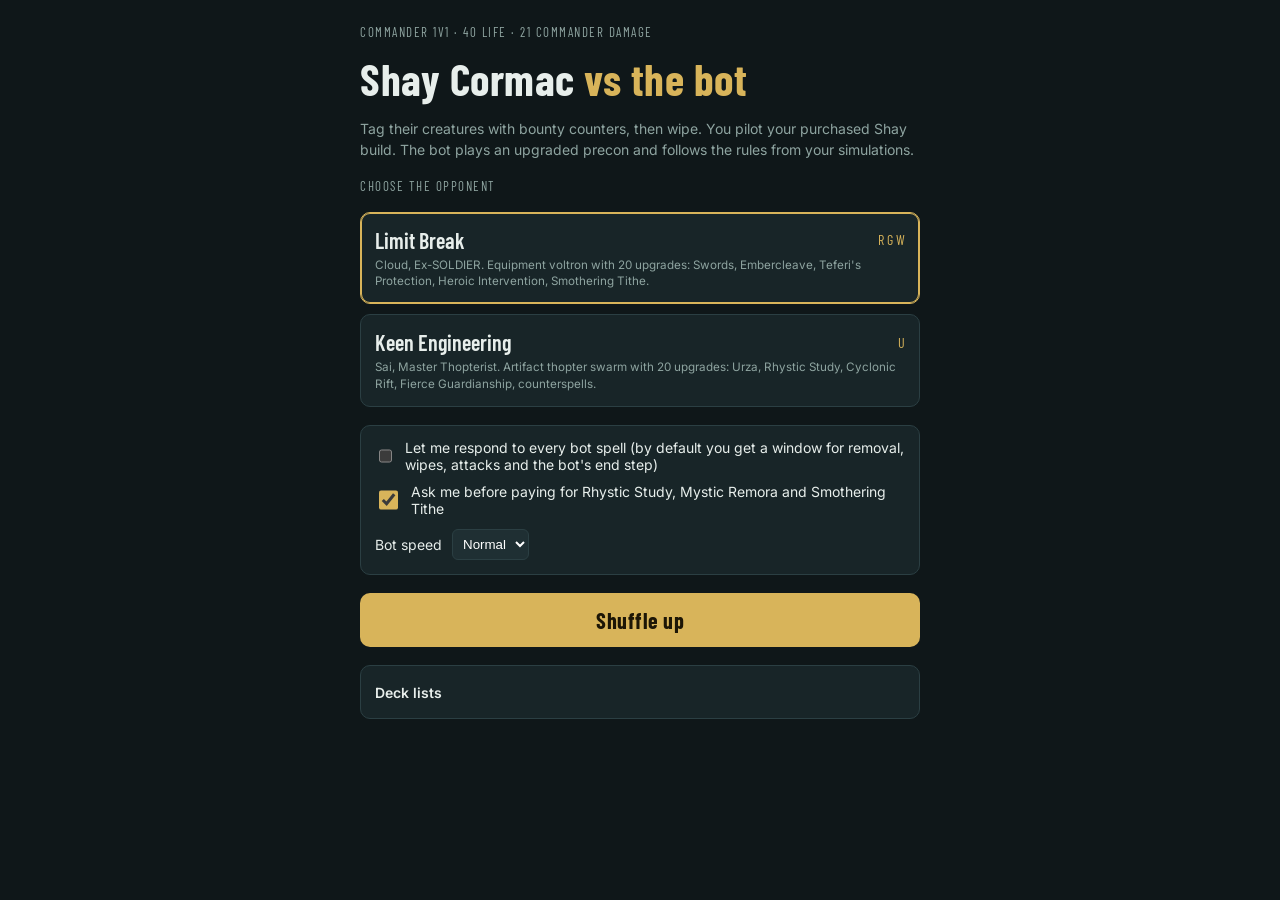
==== index.html @ ea7a82a6 "Shay Cormac Commander duel: rules engine, three decks, bot AI, phone UI Co-Authored-By: Claude Opus " ====
<!doctype html>
<html lang="en">
<head>
<meta charset="utf-8">
<meta name="viewport" content="width=device-width, initial-scale=1, viewport-fit=cover">
<title>Shay Cormac Duel</title>
<link rel="preconnect" href="https://fonts.googleapis.com">
<link rel="preconnect" href="https://fonts.gstatic.com" crossorigin>
<link rel="stylesheet" href="https://fonts.googleapis.com/css2?family=Barlow+Condensed:wght@500;600;700&family=Inter:wght@400;600;700&display=swap">
<link rel="stylesheet" href="css/style.css">
</head>
<body>
<!--BODY-->
<div id="app">
  <div id="start">
    <div class="start-inner">
      <div class="eyebrow">Commander 1v1 · 40 life · 21 commander damage</div>
      <h1>Shay Cormac <span>vs the bot</span></h1>
      <p class="lede">Tag their creatures with bounty counters, then wipe. You pilot your purchased Shay build. The bot plays an upgraded precon and follows the rules from your simulations.</p>
      <div class="eyebrow">Choose the opponent</div>
      <div class="opp-pick">
        <button class="opp-card" data-deck="cloud" aria-pressed="true"><b>Limit Break</b><span class="pips">R G W</span><small>Cloud, Ex-SOLDIER. Equipment voltron with 20 upgrades: Swords, Embercleave, Teferi's Protection, Heroic Intervention, Smothering Tithe.</small></button>
        <button class="opp-card" data-deck="sai" aria-pressed="false"><b>Keen Engineering</b><span class="pips">U</span><small>Sai, Master Thopterist. Artifact thopter swarm with 20 upgrades: Urza, Rhystic Study, Cyclonic Rift, Fierce Guardianship, counterspells.</small></button>
      </div>
      <div class="settings">
        <label><input type="checkbox" id="setStop"> Let me respond to every bot spell (by default you get a window for removal, wipes, attacks and the bot's end step)</label>
        <label><input type="checkbox" id="setTithe"> Ask me before paying for Rhystic Study, Mystic Remora and Smothering Tithe</label>
        <label>Bot speed <select id="setSpeed"><option value="900">Slow</option><option value="450">Normal</option><option value="120">Fast</option></select></label>
      </div>
      <button class="big-btn" id="startBtn">Shuffle up</button>
      <details class="decks"><summary>Deck lists</summary><div class="decklist" id="deckLists"></div></details>
    </div>
  </div>
  <div id="game" hidden>
    <header class="pbar" id="oppBar"></header>
    <main id="board">
      <section class="bf opp">
        <div class="row lands" id="oppLands"></div>
        <div class="row others" id="oppOthers"></div>
        <div class="row creatures" id="oppCreatures"></div>
      </section>
      <section id="strip"><div id="phases"></div><div id="stack"></div><div id="ticker"></div></section>
      <section class="bf me">
        <div class="row creatures" id="myCreatures"></div>
        <div class="row others" id="myOthers"></div>
        <div class="row lands" id="myLands"></div>
      </section>
    </main>
    <div id="prompt"><div id="promptText"></div><div id="promptBtns"></div></div>
    <footer class="pbar me" id="myBar"></footer>
    <div id="hand"></div>
  </div>
  <div id="sheet" hidden></div>
  <div id="toast" hidden></div>
</div>
<!--/BODY-->
<script src="js/engine.js"></script>
<script src="js/cards-shay.js"></script>
<script src="js/cards-cloud.js"></script>
<script src="js/cards-sai.js"></script>
<script src="js/decks.js"></script>
<script src="js/ai.js"></script>
<script src="js/ui.js"></script>
<script src="js/main.js"></script>
</body>
</html>
---- css/style.css ----
/* Layout: phone-first stacked table. Bot board on top, a thin status strip,
   your board below, then the prompt bar, your stats and your hand pinned at the bottom. */
:root {
  --bg: #0f1719;
  --felt: #13201f;
  --panel: #182528;
  --panel-2: #1f2f33;
  --line: #2b3f43;
  --fg: #e7eeeb;
  --muted: #8ea4a0;
  --gold: #d8b45a;
  --gold-ink: #1d1606;
  --bad: #e26a5d;
  --good: #6ec98e;
  --blue: #6ea9e2;
  --shadow: 0 2px 8px rgba(0, 0, 0, .45);
  --f-display: 'Barlow Condensed', 'Arial Narrow', system-ui, sans-serif;
  --f-body: 'Inter', system-ui, -apple-system, 'Segoe UI', sans-serif;
  --cw: 62px; --ch: 86px;
  --hw: 76px; --hh: 106px;
  color-scheme: dark;
}
@media (min-width: 720px) {
  :root { --cw: 82px; --ch: 114px; --hw: 96px; --hh: 134px; }
}
html, body { height: 100%; }
[hidden] { display: none !important; }
body { margin: 0; }
img { max-width: 100%; }
body { background: var(--bg); color: var(--fg); font-family: var(--f-body); font-size: 14px; overflow: hidden; -webkit-tap-highlight-color: transparent; }
button { font: inherit; color: inherit; }
#app { height: 100%; display: flex; flex-direction: column; }

/* ---------- start screen ---------- */
#start { height: 100%; overflow-y: auto; padding-block: 24px 40px; padding-left: max(16px, env(safe-area-inset-left, 0px)); padding-right: max(16px, env(safe-area-inset-right, 0px)); }
.start-inner { max-width: 560px; margin: 0 auto; display: flex; flex-direction: column; gap: 18px; }
.start-inner h1 { font-family: var(--f-display); font-weight: 700; font-size: 44px; line-height: .95; margin: 0; letter-spacing: .5px; text-wrap: balance; }
.start-inner h1 span { color: var(--gold); }
.lede { color: var(--muted); margin: 0; line-height: 1.5; }
.eyebrow { font-family: var(--f-display); text-transform: uppercase; letter-spacing: 1.5px; color: var(--muted); font-size: 13px; }
.opp-pick { display: grid; gap: 10px; }
.opp-card { display: grid; grid-template-columns: 1fr auto; gap: 4px 12px; text-align: left; background: var(--panel); border: 1px solid var(--line); border-radius: 10px; padding: 14px; cursor: pointer; }
.opp-card[aria-pressed="true"] { border-color: var(--gold); box-shadow: inset 0 0 0 1px var(--gold); }
.opp-card b { font-family: var(--f-display); font-size: 22px; font-weight: 600; }
.opp-card small { color: var(--muted); grid-column: 1 / -1; line-height: 1.4; }
.opp-card .pips { font-family: var(--f-display); color: var(--gold); align-self: center; }
.settings { display: grid; gap: 8px; background: var(--panel); border: 1px solid var(--line); border-radius: 10px; padding: 12px 14px; }
.settings label { display: flex; gap: 10px; align-items: center; min-height: 36px; }
.settings input[type=checkbox] { width: 20px; height: 20px; accent-color: var(--gold); }
.settings select { background: var(--panel-2); border: 1px solid var(--line); border-radius: 6px; padding: 6px; }
.big-btn { background: var(--gold); color: var(--gold-ink); border: 0; border-radius: 10px; font-family: var(--f-display); font-weight: 700; font-size: 22px; letter-spacing: .5px; padding: 14px; cursor: pointer; }
.big-btn:focus-visible, .btn:focus-visible, .opp-card:focus-visible { outline: 2px solid var(--fg); outline-offset: 2px; }
details.decks { background: var(--panel); border: 1px solid var(--line); border-radius: 10px; padding: 10px 14px; }
details.decks summary { cursor: pointer; font-weight: 600; min-height: 32px; display: flex; align-items: center; }
.decklist { columns: 2 180px; font-size: 12px; color: var(--muted); line-height: 1.55; margin-top: 8px; }
.decklist h4 { color: var(--fg); margin: 8px 0 2px; font-size: 13px; break-after: avoid; }
.decklist .cut { text-decoration: line-through; opacity: .7; }

/* ---------- game ---------- */
#game { flex: 1; min-height: 0; display: flex; flex-direction: column; background: radial-gradient(120% 70% at 50% 50%, var(--felt), var(--bg)); }
.pbar { display: flex; align-items: center; gap: 6px; flex-wrap: wrap; padding-block: 6px; padding-left: max(10px, env(safe-area-inset-left, 0px)); padding-right: max(10px, env(safe-area-inset-right, 0px)); background: var(--panel); border-bottom: 1px solid var(--line); font-size: 12px; }
.pbar.me { border-top: 1px solid var(--line); border-bottom: 0; }
.life { font-family: var(--f-display); font-weight: 700; font-size: 26px; line-height: 1; min-width: 44px; font-variant-numeric: tabular-nums; }
.life.low { color: var(--bad); }
.pname { font-family: var(--f-display); font-size: 16px; font-weight: 600; margin-right: 4px; }
.chip { display: inline-flex; align-items: center; gap: 4px; background: var(--panel-2); border: 1px solid var(--line); border-radius: 999px; padding: 4px 9px; min-height: 30px; font-variant-numeric: tabular-nums; white-space: nowrap; cursor: default; }
button.chip { cursor: pointer; }
.chip.gold { border-color: var(--gold); color: var(--gold); }
.chip.warn { border-color: var(--bad); color: var(--bad); }
.chip.cz { border-color: var(--gold); }
.chip.cz.playable { background: var(--gold); color: var(--gold-ink); }
.spacer { flex: 1; }

#board { flex: 1; min-height: 0; overflow-y: auto; overflow-x: hidden; display: flex; flex-direction: column; }
.bf { display: flex; flex-direction: column; gap: 4px; padding-block: 6px; }
.bf.opp { border-bottom: 1px dashed var(--line); }
.row { display: flex; gap: 6px; overflow-x: auto; overflow-y: hidden; align-items: flex-end; padding-block: 2px; padding-left: max(10px, env(safe-area-inset-left, 0px)); padding-right: max(10px, env(safe-area-inset-right, 0px)); min-height: 0; scrollbar-width: thin; }
.row:empty { display: none; }
.row.creatures { min-height: calc(var(--ch) + 6px); }
.row.lands { gap: 5px; align-items: center; }
.empty-note { color: var(--muted); font-size: 12px; padding: 8px 2px; }

#strip { display: flex; flex-direction: column; gap: 4px; padding-block: 6px; padding-left: max(10px, env(safe-area-inset-left, 0px)); padding-right: max(10px, env(safe-area-inset-right, 0px)); background: rgba(0, 0, 0, .18); border-bottom: 1px dashed var(--line); }
#phases { display: flex; gap: 3px; flex-wrap: wrap; align-items: center; }
.ph { font-family: var(--f-display); font-size: 12px; letter-spacing: .5px; text-transform: uppercase; padding: 2px 7px; border-radius: 4px; color: var(--muted); }
.ph.on { background: var(--gold); color: var(--gold-ink); font-weight: 700; }
.turnlbl { font-family: var(--f-display); font-size: 14px; margin-right: 6px; }
#stack { display: flex; flex-direction: column; gap: 3px; }
.stk { background: var(--panel-2); border-left: 3px solid var(--blue); border-radius: 4px; padding: 4px 8px; font-size: 12px; }
.stk.bot { border-left-color: var(--bad); }
.stk.top { box-shadow: 0 0 0 1px var(--gold); }
#ticker { font-size: 12px; color: var(--muted); display: flex; flex-direction: column; gap: 1px; line-height: 1.35; }
#ticker div:last-child { color: var(--fg); }
#ticker .bounty, .logline.bounty { color: var(--gold); }
#ticker .warn, .logline.warn { color: var(--bad); }

#prompt { display: flex; gap: 8px; align-items: center; flex-wrap: wrap; padding-block: 8px; padding-left: max(10px, env(safe-area-inset-left, 0px)); padding-right: max(10px, env(safe-area-inset-right, 0px)); background: var(--panel-2); border-top: 1px solid var(--line); min-height: 52px; }
#promptText { flex: 1 1 180px; min-width: 0; font-size: 13px; line-height: 1.35; }
#promptText b { color: var(--gold); }
#promptBtns { display: flex; gap: 6px; flex-wrap: wrap; }
.btn { background: var(--panel); border: 1px solid var(--line); border-radius: 8px; padding: 9px 14px; min-height: 42px; cursor: pointer; font-weight: 600; }
.btn.primary { background: var(--gold); color: var(--gold-ink); border-color: var(--gold); }
.btn.danger { border-color: var(--bad); color: var(--bad); }
.btn:disabled { opacity: .4; cursor: not-allowed; }

#hand { display: flex; gap: 6px; overflow-x: auto; overflow-y: hidden; padding-block: 8px calc(8px + env(safe-area-inset-bottom, 0px)); padding-left: max(10px, env(safe-area-inset-left, 0px)); padding-right: max(10px, env(safe-area-inset-right, 0px)); background: var(--bg); border-top: 1px solid var(--line); min-height: calc(var(--hh) + 16px); }

/* ---------- card tiles ---------- */
.slot { position: relative; flex: 0 0 auto; width: var(--cw); height: var(--ch); transition: width .15s; }
.slot.tapped { width: var(--ch); }
#hand .slot { width: var(--hw); height: var(--hh); }
.card { position: absolute; left: 0; top: 0; width: var(--cw); height: var(--ch); border-radius: 6px; overflow: hidden; background: var(--frame, #9aa3a6); box-shadow: var(--shadow); cursor: pointer; transition: transform .15s, box-shadow .15s; user-select: none; }
#hand .card { width: var(--hw); height: var(--hh); }
.slot.tapped .card { transform: translateX(calc((var(--ch) - var(--cw)) / 2)) translateY(calc((var(--cw) - var(--ch)) / 2 * -1 + (var(--ch) - var(--cw)) / 2 * 0)) rotate(90deg); }
.slot.tapped .card { transform-origin: center; transform: translate(calc((var(--ch) - var(--cw)) / 2), 0) rotate(90deg); }
.slot.tapped .card .art { filter: brightness(.72); }
.card .ftxt { position: absolute; inset: 3px; background: rgba(250, 247, 238, .93); color: #1b1b1b; border-radius: 4px; padding: 3px 4px; display: flex; flex-direction: column; gap: 2px; font-size: 9px; line-height: 1.15; overflow: hidden; }
#hand .card .ftxt { font-size: 10px; }
.ftxt .fn { font-weight: 700; font-size: 10px; display: -webkit-box; -webkit-line-clamp: 2; -webkit-box-orient: vertical; overflow: hidden; }
#hand .ftxt .fn { font-size: 11px; }
.ftxt .fc { font-family: var(--f-display); font-weight: 700; color: #5b4a1c; }
.ftxt .ft { color: #555; font-style: italic; }
.ftxt .fr { color: #333; flex: 1; overflow: hidden; display: none; }
#hand .ftxt .fr { display: block; }
.card .art { position: absolute; inset: 0; width: 100%; height: 100%; object-fit: cover; display: block; }
.card .ov { position: absolute; inset: 0; pointer-events: none; }
.badges { position: absolute; top: 2px; left: 2px; right: 2px; display: flex; flex-wrap: wrap; gap: 2px; }
.bd { font-family: var(--f-display); font-weight: 700; font-size: 11px; line-height: 1; padding: 2px 4px; border-radius: 4px; background: rgba(10, 14, 15, .88); color: var(--fg); }
.bd.p1 { color: var(--good); }
.bd.m1 { color: var(--bad); }
.bd.bounty { background: var(--gold); color: var(--gold-ink); }
.bd.eq { color: var(--blue); }
.ptb { position: absolute; right: 2px; bottom: 2px; font-family: var(--f-display); font-weight: 700; font-size: 14px; padding: 1px 5px; border-radius: 4px; background: rgba(10, 14, 15, .9); color: var(--fg); font-variant-numeric: tabular-nums; }
.ptb.up { color: var(--good); }
.ptb.hurt { color: var(--bad); }
.flag { position: absolute; left: 2px; bottom: 2px; font-family: var(--f-display); font-size: 10px; font-weight: 700; padding: 1px 4px; border-radius: 3px; background: rgba(10, 14, 15, .85); color: var(--muted); text-transform: uppercase; letter-spacing: .5px; }
.flag.atk { background: var(--bad); color: #fff; }
.flag.blk { background: var(--blue); color: #08131d; }
.attachlbl { position: absolute; left: 0; right: 0; bottom: -2px; transform: translateY(100%); font-size: 9px; color: var(--muted); white-space: nowrap; overflow: hidden; text-overflow: ellipsis; text-align: center; }
.card.playable { box-shadow: 0 0 0 2px var(--good), var(--shadow); }
.card.cand { box-shadow: 0 0 0 3px var(--gold), 0 0 14px rgba(216, 180, 90, .7); animation: pulse 1.1s infinite alternate; }
.card.sel { box-shadow: 0 0 0 3px var(--bad), var(--shadow); transform: translateY(-6px); }
.card.blocker-sel { box-shadow: 0 0 0 3px var(--blue), var(--shadow); transform: translateY(-6px); }
.card.attacking { box-shadow: 0 0 0 2px var(--bad), var(--shadow); }
.card.blocking { box-shadow: 0 0 0 2px var(--blue), var(--shadow); }
.slot.tapped .card.sel, .slot.tapped .card.blocker-sel { transform: translate(calc((var(--ch) - var(--cw)) / 2), -6px) rotate(90deg); }
@keyframes pulse { from { filter: brightness(1); } to { filter: brightness(1.18); } }
@media (prefers-reduced-motion: reduce) { .card.cand { animation: none; } .slot, .card { transition: none; } }
.landchip { display: inline-flex; flex-direction: column; align-items: center; justify-content: center; min-width: 48px; height: 40px; padding: 2px 8px; border-radius: 6px; background: var(--frame); color: #141414; font-size: 10px; font-weight: 700; line-height: 1.1; box-shadow: var(--shadow); flex: 0 0 auto; }
.landchip b { font-family: var(--f-display); font-size: 15px; }
.landchip.allt { opacity: .55; }

/* ---------- sheets & modals ---------- */
#sheet { position: fixed; inset: 0; z-index: 50; background: rgba(0, 0, 0, .6); display: flex; align-items: flex-end; justify-content: center; }
.sheet-box { background: var(--panel); border: 1px solid var(--line); border-radius: 14px 14px 0 0; width: 100%; max-width: 640px; max-height: 88%; overflow-y: auto; padding-block: 14px calc(16px + env(safe-area-inset-bottom, 0px)); padding-left: max(16px, env(safe-area-inset-left, 0px)); padding-right: max(16px, env(safe-area-inset-right, 0px)); display: flex; flex-direction: column; gap: 12px; }
.sheet-box h3 { margin: 0; font-family: var(--f-display); font-size: 22px; font-weight: 600; text-wrap: balance; }
.sheet-box .sub { color: var(--muted); font-size: 13px; margin: -6px 0 0; line-height: 1.4; }
.detail { display: grid; grid-template-columns: minmax(0, 200px) minmax(0, 1fr); gap: 14px; align-items: start; }
@media (max-width: 480px) { .detail { grid-template-columns: minmax(0, 150px) minmax(0, 1fr); } }
.bigcard { position: relative; width: 100%; aspect-ratio: 63 / 88; max-width: 100%; border-radius: 10px; overflow: hidden; background: var(--frame, #9aa3a6); }
.bigcard img { position: absolute; inset: 0; width: 100%; height: 100%; object-fit: cover; }
.bigcard .ftxt { position: absolute; inset: 6px; background: rgba(250, 247, 238, .95); color: #1b1b1b; border-radius: 6px; padding: 8px; font-size: 12px; line-height: 1.3; display: flex; flex-direction: column; gap: 4px; overflow: auto; }
.bigcard .ftxt .fn { font-weight: 700; font-size: 14px; }
.bigcard .ftxt .fr { display: block; white-space: pre-line; }
.oracle { white-space: pre-line; line-height: 1.45; font-size: 13px; min-width: 0; }
.oracle .meta { color: var(--muted); font-size: 12px; margin-top: 8px; display: grid; gap: 3px; }
.acts { display: grid; gap: 8px; }
.acts .btn { width: 100%; text-align: left; display: flex; justify-content: space-between; gap: 10px; }
.acts .btn .cost { font-family: var(--f-display); color: var(--gold); white-space: nowrap; }
.acts .btn.primary .cost { color: var(--gold-ink); }
.grid { display: grid; grid-template-columns: repeat(auto-fill, minmax(84px, 1fr)); gap: 8px; }
.gcard { position: relative; aspect-ratio: 63 / 88; max-width: 100%; border-radius: 7px; overflow: hidden; background: var(--frame, #9aa3a6); cursor: pointer; box-shadow: var(--shadow); border: 0; padding: 0; }
.gcard img { position: absolute; inset: 0; width: 100%; height: 100%; object-fit: cover; }
.gcard .ftxt { position: absolute; inset: 3px; background: rgba(250, 247, 238, .93); color: #1b1b1b; border-radius: 4px; padding: 4px; font-size: 10px; line-height: 1.2; text-align: left; display: flex; flex-direction: column; gap: 2px; overflow: hidden; }
.gcard .ftxt .fn { font-weight: 700; }
.gcard .ftxt .fr { display: block; overflow: hidden; }
.gcard.on { box-shadow: 0 0 0 3px var(--gold); }
.gcard .zl { position: absolute; left: 3px; bottom: 3px; font-size: 10px; background: rgba(10, 14, 15, .85); color: var(--fg); padding: 1px 4px; border-radius: 3px; }
.row-btns { display: flex; gap: 8px; flex-wrap: wrap; justify-content: flex-end; }
.optlist { display: grid; gap: 8px; }
.optlist .btn { text-align: left; }
.logbox { display: flex; flex-direction: column; gap: 3px; font-size: 12px; line-height: 1.4; }
.logline.turn { color: var(--gold); font-family: var(--f-display); font-size: 14px; margin-top: 6px; }
.logline.bot { color: #f0b7ae; }
.logline.big { font-weight: 600; }
#toast { position: fixed; left: 50%; bottom: calc(var(--hh) + 90px + env(safe-area-inset-bottom, 0px)); transform: translateX(-50%); z-index: 60; background: var(--fg); color: var(--bg); border-radius: 8px; padding: 8px 14px; font-size: 13px; max-width: 90%; box-shadow: var(--shadow); }
.mull-grid { display: grid; grid-template-columns: repeat(auto-fill, minmax(84px, 1fr)); gap: 8px; }

/* ---------- compact phone pass ---------- */
.pbar { flex-wrap: nowrap; overflow-x: auto; scrollbar-width: none; }
.pbar::-webkit-scrollbar { display: none; }
.chip { min-height: 28px; padding: 3px 8px; font-size: 12px; }
.row.others .slot { width: calc(var(--cw) * .78); height: calc(var(--ch) * .78); }
.row.others .slot.tapped { width: calc(var(--ch) * .78); }
.row.others .card { width: calc(var(--cw) * .78); height: calc(var(--ch) * .78); }
.row.others .slot.tapped .card { transform: translate(calc((var(--ch) - var(--cw)) * .39), 0) rotate(90deg); }
.row.lands .slot { width: calc(var(--cw) * .7); height: calc(var(--ch) * .7); }
.row.lands .card { width: calc(var(--cw) * .7); height: calc(var(--ch) * .7); }
.row.lands .slot.tapped { width: calc(var(--ch) * .7); }
.row.lands .slot.tapped .card { transform: translate(calc((var(--ch) - var(--cw)) * .35), 0) rotate(90deg); }
.landchip { height: 34px; min-width: 44px; }
.landchip small { font-weight: 600; opacity: .75; }
@media (max-width: 719px) {
  #ticker div:nth-last-child(n+3) { display: none; }
  .bf { padding-block: 4px; }
}
.ftxt > * { flex-shrink: 0; }
.ftxt > .fr { flex: 1 1 auto; min-height: 0; flex-shrink: 1; }
.card.cand { box-shadow: 0 0 0 3px var(--gold), 0 0 18px 4px rgba(216, 180, 90, .85); }
.pname { white-space: nowrap; }
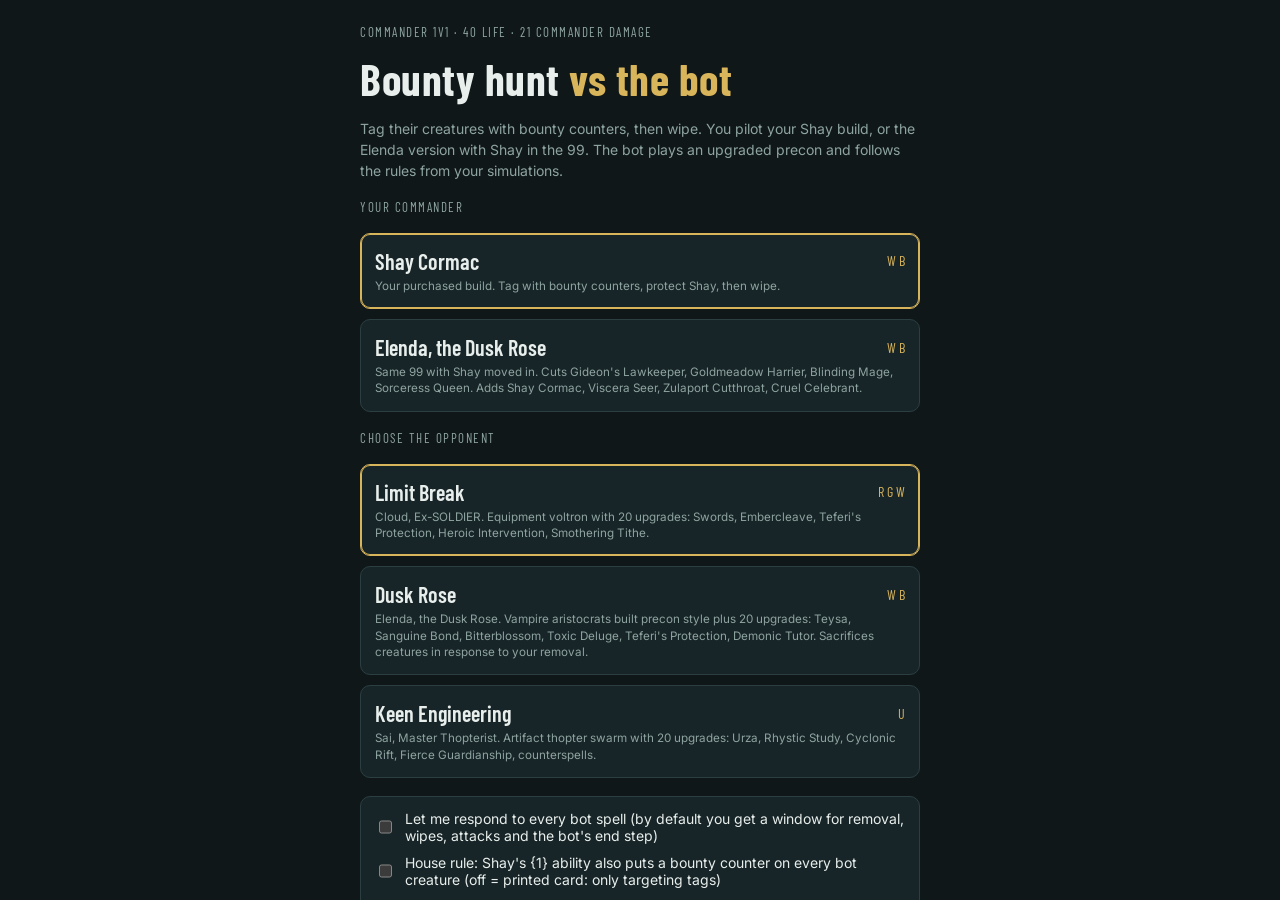
==== commit 477dd003: "Add Elenda swap of your deck, Dusk Rose bot deck (Elenda aristocrats + 20 upgrades), Shay house rule" ====
--- a/index.html
+++ b/index.html
@@ -15,15 +15,22 @@
   <div id="start">
     <div class="start-inner">
       <div class="eyebrow">Commander 1v1 · 40 life · 21 commander damage</div>
-      <h1>Shay Cormac <span>vs the bot</span></h1>
-      <p class="lede">Tag their creatures with bounty counters, then wipe. You pilot your purchased Shay build. The bot plays an upgraded precon and follows the rules from your simulations.</p>
+      <h1>Bounty hunt <span>vs the bot</span></h1>
+      <p class="lede">Tag their creatures with bounty counters, then wipe. You pilot your Shay build, or the Elenda version with Shay in the 99. The bot plays an upgraded precon and follows the rules from your simulations.</p>
+      <div class="eyebrow">Your commander</div>
+      <div class="opp-pick" id="myPick">
+        <button class="opp-card my-card" data-mine="shay" aria-pressed="true"><b>Shay Cormac</b><span class="pips">W B</span><small>Your purchased build. Tag with bounty counters, protect Shay, then wipe.</small></button>
+        <button class="opp-card my-card" data-mine="elenda" aria-pressed="false"><b>Elenda, the Dusk Rose</b><span class="pips">W B</span><small>Same 99 with Shay moved in. Cuts Gideon's Lawkeeper, Goldmeadow Harrier, Blinding Mage, Sorceress Queen. Adds Shay Cormac, Viscera Seer, Zulaport Cutthroat, Cruel Celebrant.</small></button>
+      </div>
       <div class="eyebrow">Choose the opponent</div>
       <div class="opp-pick">
         <button class="opp-card" data-deck="cloud" aria-pressed="true"><b>Limit Break</b><span class="pips">R G W</span><small>Cloud, Ex-SOLDIER. Equipment voltron with 20 upgrades: Swords, Embercleave, Teferi's Protection, Heroic Intervention, Smothering Tithe.</small></button>
+        <button class="opp-card" data-deck="elendaBot" aria-pressed="false"><b>Dusk Rose</b><span class="pips">W B</span><small>Elenda, the Dusk Rose. Vampire aristocrats built precon style plus 20 upgrades: Teysa, Sanguine Bond, Bitterblossom, Toxic Deluge, Teferi's Protection, Demonic Tutor. Sacrifices creatures in response to your removal.</small></button>
         <button class="opp-card" data-deck="sai" aria-pressed="false"><b>Keen Engineering</b><span class="pips">U</span><small>Sai, Master Thopterist. Artifact thopter swarm with 20 upgrades: Urza, Rhystic Study, Cyclonic Rift, Fierce Guardianship, counterspells.</small></button>
       </div>
       <div class="settings">
         <label><input type="checkbox" id="setStop"> Let me respond to every bot spell (by default you get a window for removal, wipes, attacks and the bot's end step)</label>
+        <label><input type="checkbox" id="setHouse"> House rule: Shay's {1} ability also puts a bounty counter on every bot creature (off = printed card: only targeting tags)</label>
         <label><input type="checkbox" id="setTithe"> Ask me before paying for Rhystic Study, Mystic Remora and Smothering Tithe</label>
         <label>Bot speed <select id="setSpeed"><option value="900">Slow</option><option value="450">Normal</option><option value="120">Fast</option></select></label>
       </div>
@@ -58,6 +65,7 @@
 <script src="js/cards-shay.js"></script>
 <script src="js/cards-cloud.js"></script>
 <script src="js/cards-sai.js"></script>
+<script src="js/cards-elenda.js"></script>
 <script src="js/decks.js"></script>
 <script src="js/ai.js"></script>
 <script src="js/ui.js"></script>
--- a/css/style.css
+++ b/css/style.css
@@ -208,3 +208,9 @@
 .ftxt > .fr { flex: 1 1 auto; min-height: 0; flex-shrink: 1; }
 .card.cand { box-shadow: 0 0 0 3px var(--gold), 0 0 18px 4px rgba(216, 180, 90, .85); }
 .pname { white-space: nowrap; }
+.mp { display: inline-grid; place-items: center; min-width: 1.35em; height: 1.35em; padding: 0 1px; margin: 0 1px; border-radius: 999px; background: #d9d6cc; color: #161616; font-family: var(--f-body); font-size: .78em; font-weight: 700; line-height: 1; vertical-align: middle; box-shadow: inset 0 0 0 1px rgba(0, 0, 0, .25); }
+.mp.hy { background: linear-gradient(135deg, var(--a) 50%, var(--b) 50%); font-size: .62em; }
+.msum { display: inline-flex; gap: 4px; align-items: center; margin-left: 4px; color: var(--fg); }
+.ftxt .fc .mp { font-size: 8px; min-width: 11px; height: 11px; margin: 0; }
+#hand .ftxt .fc .mp { font-size: 9px; min-width: 13px; height: 13px; }
+.acts .btn .cost .mp { font-size: 12px; }
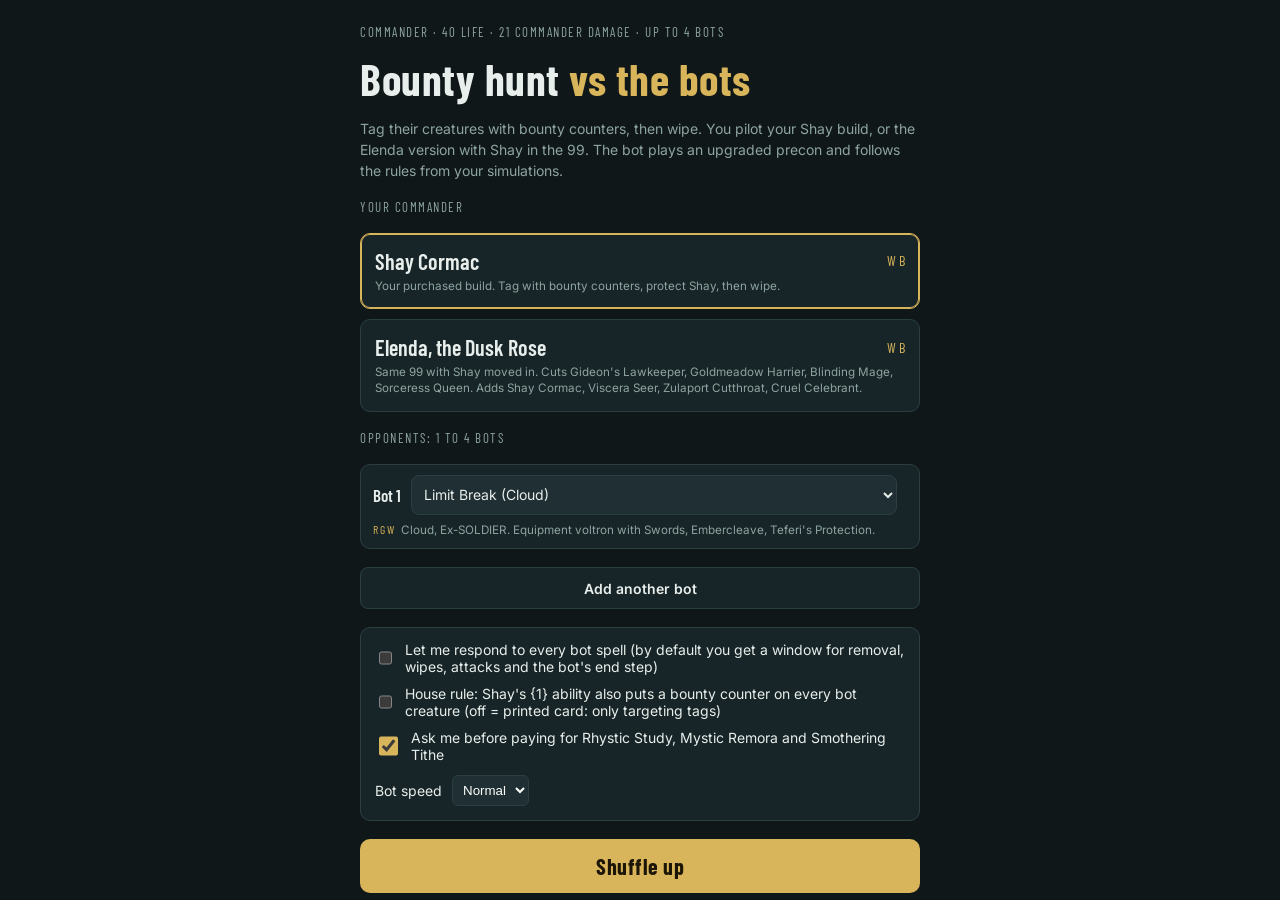
==== commit 11f398f0: "Multiplayer up to 4 bots; add Revival Trance (graveyard upgrades) and Wakanda Forever (upgraded) dec" ====
--- a/index.html
+++ b/index.html
@@ -14,20 +14,17 @@
 <div id="app">
   <div id="start">
     <div class="start-inner">
-      <div class="eyebrow">Commander 1v1 · 40 life · 21 commander damage</div>
-      <h1>Bounty hunt <span>vs the bot</span></h1>
+      <div class="eyebrow">Commander · 40 life · 21 commander damage · up to 4 bots</div>
+      <h1>Bounty hunt <span>vs the bots</span></h1>
       <p class="lede">Tag their creatures with bounty counters, then wipe. You pilot your Shay build, or the Elenda version with Shay in the 99. The bot plays an upgraded precon and follows the rules from your simulations.</p>
       <div class="eyebrow">Your commander</div>
       <div class="opp-pick" id="myPick">
         <button class="opp-card my-card" data-mine="shay" aria-pressed="true"><b>Shay Cormac</b><span class="pips">W B</span><small>Your purchased build. Tag with bounty counters, protect Shay, then wipe.</small></button>
         <button class="opp-card my-card" data-mine="elenda" aria-pressed="false"><b>Elenda, the Dusk Rose</b><span class="pips">W B</span><small>Same 99 with Shay moved in. Cuts Gideon's Lawkeeper, Goldmeadow Harrier, Blinding Mage, Sorceress Queen. Adds Shay Cormac, Viscera Seer, Zulaport Cutthroat, Cruel Celebrant.</small></button>
       </div>
-      <div class="eyebrow">Choose the opponent</div>
-      <div class="opp-pick">
-        <button class="opp-card" data-deck="cloud" aria-pressed="true"><b>Limit Break</b><span class="pips">R G W</span><small>Cloud, Ex-SOLDIER. Equipment voltron with 20 upgrades: Swords, Embercleave, Teferi's Protection, Heroic Intervention, Smothering Tithe.</small></button>
-        <button class="opp-card" data-deck="elendaBot" aria-pressed="false"><b>Dusk Rose</b><span class="pips">W B</span><small>Elenda, the Dusk Rose. Vampire aristocrats built precon style plus 20 upgrades: Teysa, Sanguine Bond, Bitterblossom, Toxic Deluge, Teferi's Protection, Demonic Tutor. Sacrifices creatures in response to your removal.</small></button>
-        <button class="opp-card" data-deck="sai" aria-pressed="false"><b>Keen Engineering</b><span class="pips">U</span><small>Sai, Master Thopterist. Artifact thopter swarm with 20 upgrades: Urza, Rhystic Study, Cyclonic Rift, Fierce Guardianship, counterspells.</small></button>
-      </div>
+      <div class="eyebrow">Opponents: 1 to 4 bots</div>
+      <div id="botList" class="bot-list"></div>
+      <button class="btn" id="addBot">Add another bot</button>
       <div class="settings">
         <label><input type="checkbox" id="setStop"> Let me respond to every bot spell (by default you get a window for removal, wipes, attacks and the bot's end step)</label>
         <label><input type="checkbox" id="setHouse"> House rule: Shay's {1} ability also puts a bounty counter on every bot creature (off = printed card: only targeting tags)</label>
@@ -39,6 +36,7 @@
     </div>
   </div>
   <div id="game" hidden>
+    <nav id="oppTabs" hidden></nav>
     <header class="pbar" id="oppBar"></header>
     <main id="board">
       <section class="bf opp">
@@ -46,7 +44,7 @@
         <div class="row others" id="oppOthers"></div>
         <div class="row creatures" id="oppCreatures"></div>
       </section>
-      <section id="strip"><div id="phases"></div><div id="stack"></div><div id="ticker"></div></section>
+      <section id="strip"><div id="phases"></div><div id="stack"></div><div id="botRecent"></div><div id="ticker"></div></section>
       <section class="bf me">
         <div class="row creatures" id="myCreatures"></div>
         <div class="row others" id="myOthers"></div>
@@ -66,6 +64,8 @@
 <script src="js/cards-cloud.js"></script>
 <script src="js/cards-sai.js"></script>
 <script src="js/cards-elenda.js"></script>
+<script src="js/cards-ff.js"></script>
+<script src="js/cards-wakanda.js"></script>
 <script src="js/decks.js"></script>
 <script src="js/ai.js"></script>
 <script src="js/ui.js"></script>
--- a/css/style.css
+++ b/css/style.css
@@ -214,3 +214,29 @@
 .ftxt .fc .mp { font-size: 8px; min-width: 11px; height: 11px; margin: 0; }
 #hand .ftxt .fc .mp { font-size: 9px; min-width: 13px; height: 13px; }
 .acts .btn .cost .mp { font-size: 12px; }
+.stk { display: flex; justify-content: space-between; align-items: center; gap: 8px; width: 100%; text-align: left; color: var(--fg); cursor: pointer; border-top: 0; border-right: 0; border-bottom: 0; font: inherit; font-size: 12px; min-height: 34px; }
+.stk-view { flex: 0 0 auto; font-weight: 700; color: var(--gold); font-size: 11px; }
+#botRecent { display: flex; gap: 5px; align-items: center; overflow-x: auto; scrollbar-width: none; }
+#botRecent:empty { display: none; }
+.rc-lbl { font-size: 11px; color: var(--muted); flex: 0 0 auto; }
+.chip.rc { min-height: 26px; padding: 2px 8px; font-size: 11px; border-color: var(--bad); flex: 0 0 auto; }
+#oppTabs { display: flex; gap: 4px; overflow-x: auto; scrollbar-width: none; padding-block: 5px 0; padding-left: max(8px, env(safe-area-inset-left, 0px)); padding-right: max(8px, env(safe-area-inset-right, 0px)); background: var(--bg); }
+.otab { flex: 1 0 auto; display: inline-flex; align-items: center; gap: 5px; position: relative; min-height: 36px; padding: 4px 9px; border-radius: 8px 8px 0 0; background: var(--panel-2); border: 1px solid var(--line); border-bottom: 0; cursor: pointer; font-size: 12px; color: var(--muted); }
+.otab b { color: var(--fg); font-family: var(--f-display); font-size: 14px; font-weight: 600; }
+.otab small { font-size: 11px; }
+.otab .ol { font-family: var(--f-display); font-weight: 700; font-size: 15px; color: var(--fg); font-variant-numeric: tabular-nums; }
+.otab.on { background: var(--panel); box-shadow: inset 0 2px 0 var(--gold); }
+.otab.turn b::after { content: ' ●'; color: var(--gold); }
+.otab.atk { box-shadow: inset 0 2px 0 var(--bad); }
+.otab.out { opacity: .45; text-decoration: line-through; }
+.ocand { position: absolute; top: -4px; right: -2px; background: var(--gold); color: var(--gold-ink); border-radius: 999px; font-size: 10px; font-weight: 700; min-width: 16px; height: 16px; display: grid; place-items: center; padding: 0 3px; }
+.btn.tgt { padding: 6px 10px; min-height: 36px; font-size: 12px; }
+.btn.tgt.on { border-color: var(--bad); color: var(--bad); }
+.bot-list { display: grid; gap: 8px; }
+.bot-row { display: grid; grid-template-columns: auto minmax(0, 1fr) auto; gap: 6px 10px; align-items: center; background: var(--panel); border: 1px solid var(--line); border-radius: 10px; padding: 10px 12px; }
+.bot-row label { font-family: var(--f-display); font-size: 17px; font-weight: 600; }
+.bot-row select { min-width: 0; width: 100%; background: var(--panel-2); color: var(--fg); border: 1px solid var(--line); border-radius: 8px; padding: 8px; font: inherit; min-height: 40px; }
+.bot-row .rm { min-height: 38px; padding: 6px 10px; font-size: 12px; }
+.bot-row small { grid-column: 1 / -1; color: var(--muted); line-height: 1.4; }
+.bot-row .pips { color: var(--gold); font-family: var(--f-display); margin-right: 4px; }
+#addBot { justify-self: start; }
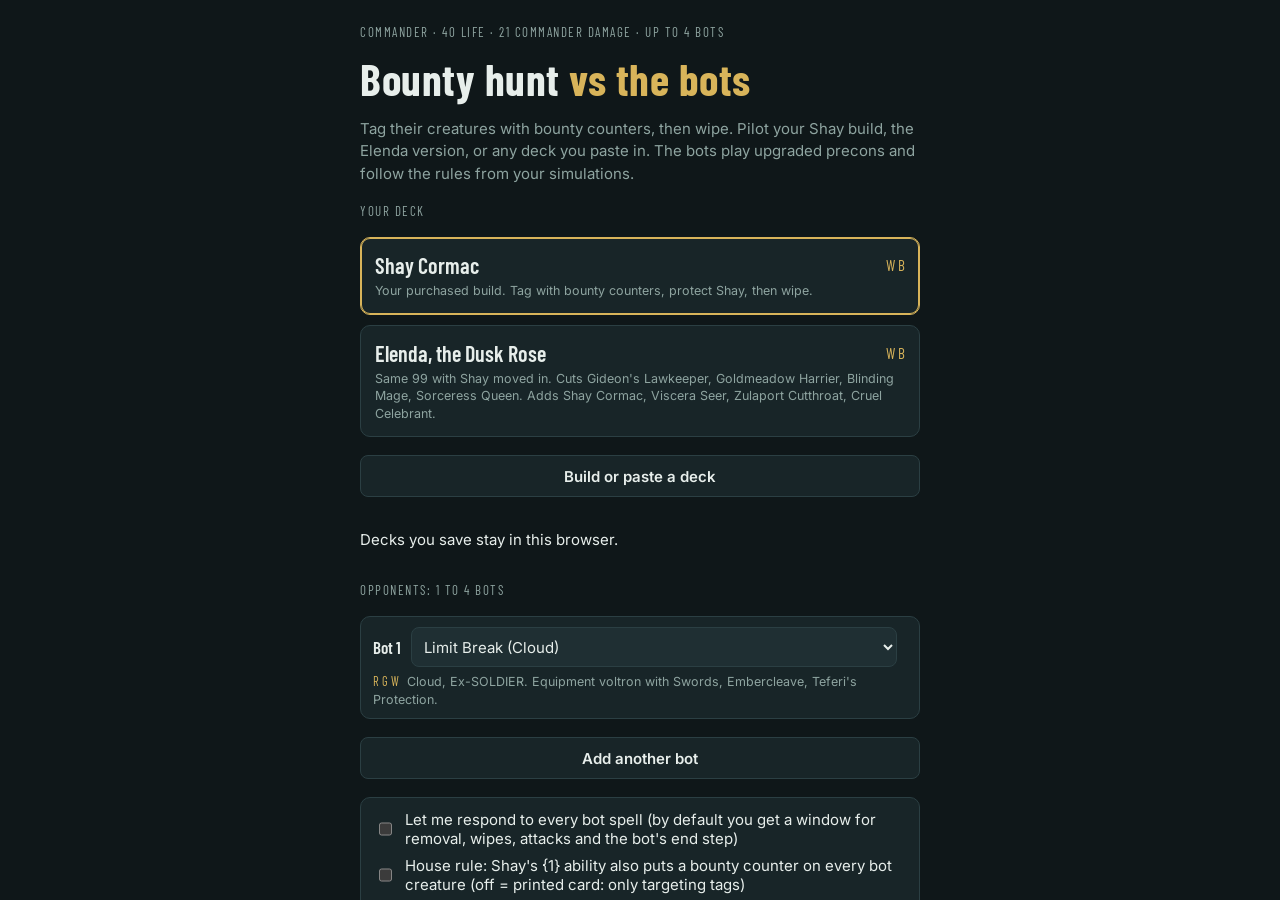
==== commit b1b5dab8: "Mana picker, bot spotlight with targets, readability pass, Oracle-text interpreter, deck builder wit" ====
--- a/index.html
+++ b/index.html
@@ -16,12 +16,11 @@
     <div class="start-inner">
       <div class="eyebrow">Commander · 40 life · 21 commander damage · up to 4 bots</div>
       <h1>Bounty hunt <span>vs the bots</span></h1>
-      <p class="lede">Tag their creatures with bounty counters, then wipe. You pilot your Shay build, or the Elenda version with Shay in the 99. The bot plays an upgraded precon and follows the rules from your simulations.</p>
-      <div class="eyebrow">Your commander</div>
-      <div class="opp-pick" id="myPick">
-        <button class="opp-card my-card" data-mine="shay" aria-pressed="true"><b>Shay Cormac</b><span class="pips">W B</span><small>Your purchased build. Tag with bounty counters, protect Shay, then wipe.</small></button>
-        <button class="opp-card my-card" data-mine="elenda" aria-pressed="false"><b>Elenda, the Dusk Rose</b><span class="pips">W B</span><small>Same 99 with Shay moved in. Cuts Gideon's Lawkeeper, Goldmeadow Harrier, Blinding Mage, Sorceress Queen. Adds Shay Cormac, Viscera Seer, Zulaport Cutthroat, Cruel Celebrant.</small></button>
-      </div>
+      <p class="lede" id="lede">Tag their creatures with bounty counters, then wipe. Pilot your Shay build, the Elenda version, or any deck you paste in. The bots play upgraded precons and follow the rules from your simulations.</p>
+      <div class="eyebrow">Your deck</div>
+      <div class="opp-pick" id="myPick"></div>
+      <button class="btn" id="buildDeck">Build or paste a deck</button>
+      <p class="sub" id="deckStoreNote"></p>
       <div class="eyebrow">Opponents: 1 to 4 bots</div>
       <div id="botList" class="bot-list"></div>
       <button class="btn" id="addBot">Add another bot</button>
@@ -29,6 +28,8 @@
         <label><input type="checkbox" id="setStop"> Let me respond to every bot spell (by default you get a window for removal, wipes, attacks and the bot's end step)</label>
         <label><input type="checkbox" id="setHouse"> House rule: Shay's {1} ability also puts a bounty counter on every bot creature (off = printed card: only targeting tags)</label>
         <label><input type="checkbox" id="setTithe"> Ask me before paying for Rhystic Study, Mystic Remora and Smothering Tithe</label>
+        <label><input type="checkbox" id="setMana"> Choose which lands and rocks pay when I cast (off = pay automatically)</label>
+        <label>Card size <select id="setSize"><option value="normal">Normal</option><option value="large">Large</option></select></label>
         <label>Bot speed <select id="setSpeed"><option value="900">Slow</option><option value="450">Normal</option><option value="120">Fast</option></select></label>
       </div>
       <button class="big-btn" id="startBtn">Shuffle up</button>
@@ -51,6 +52,7 @@
         <div class="row lands" id="myLands"></div>
       </section>
     </main>
+    <div id="spot" hidden></div>
     <div id="prompt"><div id="promptText"></div><div id="promptBtns"></div></div>
     <footer class="pbar me" id="myBar"></footer>
     <div id="hand"></div>
@@ -66,9 +68,11 @@
 <script src="js/cards-elenda.js"></script>
 <script src="js/cards-ff.js"></script>
 <script src="js/cards-wakanda.js"></script>
+<script src="js/cards-generic.js"></script>
 <script src="js/decks.js"></script>
 <script src="js/ai.js"></script>
 <script src="js/ui.js"></script>
+<script src="js/ui-extra.js"></script>
 <script src="js/main.js"></script>
 </body>
 </html>
--- a/css/style.css
+++ b/css/style.css
@@ -240,3 +240,81 @@
 .bot-row small { grid-column: 1 / -1; color: var(--muted); line-height: 1.4; }
 .bot-row .pips { color: var(--gold); font-family: var(--f-display); margin-right: 4px; }
 #addBot { justify-self: start; }
+
+/* ===== readability pass ===== */
+body { font-size: 15px; }
+:root { --cw: 66px; --ch: 92px; --hw: 84px; --hh: 117px; }
+:root[data-size="large"] { --cw: 80px; --ch: 112px; --hw: 98px; --hh: 137px; }
+@media (min-width: 720px) { :root { --cw: 88px; --ch: 123px; --hw: 104px; --hh: 145px; } :root[data-size="large"] { --cw: 104px; --ch: 145px; --hw: 120px; --hh: 168px; } }
+.card .ftxt { inset: 2px; padding: 3px 4px; gap: 1px; background: rgba(252, 250, 244, .97); }
+.ftxt .fn { font-size: 11px; line-height: 1.12; -webkit-line-clamp: 3; letter-spacing: -.1px; color: #111; }
+#hand .ftxt .fn { font-size: 12px; -webkit-line-clamp: 2; }
+.row .card .ftxt .ft { display: none; }
+.ftxt .ft { font-size: 9.5px; }
+#hand .ftxt .fr { font-size: 10px; line-height: 1.2; color: #2a2a2a; }
+.row.others .slot { width: calc(var(--cw) * .86); height: calc(var(--ch) * .86); }
+.row.others .slot.tapped { width: calc(var(--ch) * .86); }
+.row.others .card { width: calc(var(--cw) * .86); height: calc(var(--ch) * .86); }
+.row.others .slot.tapped .card { transform: translate(calc((var(--ch) - var(--cw)) * .43), 0) rotate(90deg); }
+.ptb { font-size: 15px; padding: 1px 6px; }
+.bd { font-size: 12px; }
+#ticker { font-size: 13px; }
+#ticker .bot { color: #f3c2b9; }
+#ticker .me { color: #b9dcf3; }
+.stk { font-size: 13px; }
+#promptText { font-size: 14px; }
+.card.partial { outline: 2px dashed rgba(216, 180, 90, .8); outline-offset: -2px; }
+.card.targeted { box-shadow: 0 0 0 3px var(--bad), 0 0 16px 3px rgba(226, 106, 93, .8); }
+.card.targeted::after { content: 'TARGET'; position: absolute; left: 50%; top: 50%; transform: translate(-50%, -50%); background: var(--bad); color: #fff; font-family: var(--f-display); font-weight: 700; font-size: 11px; letter-spacing: .8px; padding: 2px 5px; border-radius: 4px; }
+
+/* ===== bot spotlight ===== */
+#spot { display: grid; grid-template-columns: auto minmax(0, 1fr) auto; gap: 10px; align-items: start; padding-block: 8px; padding-left: max(10px, env(safe-area-inset-left, 0px)); padding-right: max(10px, env(safe-area-inset-right, 0px)); background: #2a1c1a; border-top: 2px solid var(--bad); }
+.spot-card { position: relative; width: 64px; aspect-ratio: 63 / 88; border-radius: 6px; overflow: hidden; background: var(--frame, #9aa3a6); cursor: pointer; box-shadow: var(--shadow); }
+.spot-card img { position: absolute; inset: 0; width: 100%; height: 100%; object-fit: cover; }
+.spot-card .ftxt { position: absolute; inset: 2px; background: rgba(252, 250, 244, .97); color: #111; border-radius: 4px; padding: 3px; font-size: 9px; display: flex; flex-direction: column; gap: 1px; overflow: hidden; }
+.spot-card .ftxt .fn { font-weight: 700; font-size: 10px; }
+.spot-card .ftxt .fr, .spot-card .ftxt .ft { display: none; }
+.spot-body { min-width: 0; display: grid; gap: 4px; font-size: 13px; }
+.spot-head { line-height: 1.35; }
+.spot-name { background: none; border: 0; padding: 0; color: var(--gold); font-weight: 700; text-decoration: underline; cursor: pointer; font-size: 14px; }
+.spot-st { font-size: 11px; padding: 1px 6px; border-radius: 999px; background: var(--bad); color: #fff; margin-left: 4px; white-space: nowrap; }
+.spot-st.done { background: var(--line); color: var(--fg); }
+.spot-text { color: #e9d9d5; font-size: 12px; line-height: 1.35; display: -webkit-box; -webkit-line-clamp: 2; -webkit-box-orient: vertical; overflow: hidden; }
+.spot-tg { display: flex; flex-wrap: wrap; gap: 5px; align-items: center; font-size: 12px; }
+.tchip { border: 1px solid var(--bad); background: rgba(226, 106, 93, .15); color: var(--fg); border-radius: 999px; padding: 3px 9px; font: inherit; font-size: 12px; font-weight: 600; cursor: pointer; }
+.tchip.mine { background: var(--bad); color: #fff; }
+.tchip.pl { cursor: default; }
+.spot-x { background: none; border: 0; color: var(--muted); font-size: 22px; line-height: 1; cursor: pointer; padding: 0 4px; min-width: 32px; min-height: 32px; }
+
+/* ===== mana picker ===== */
+.srcgrid { display: grid; grid-template-columns: repeat(auto-fill, minmax(118px, 1fr)); gap: 6px; }
+.src { display: grid; gap: 3px; text-align: left; padding: 8px; border-radius: 8px; border: 1px solid var(--line); background: var(--panel-2); color: var(--fg); cursor: pointer; font: inherit; min-height: 58px; }
+.src b { font-size: 13px; line-height: 1.2; }
+.src .sk { font-size: 10px; color: var(--muted); text-transform: uppercase; letter-spacing: .6px; }
+.src.on { border-color: var(--gold); background: #2c2a1c; box-shadow: inset 0 0 0 1px var(--gold); }
+.su { display: flex; gap: 3px; flex-wrap: wrap; }
+.mpor { display: inline-flex; gap: 1px; padding: 1px 3px; border: 1px dashed var(--line); border-radius: 999px; }
+.mp.any { background: linear-gradient(135deg, #f3ecd0, #a9cbe9, #a59aa8, #ec9c83, #9fcf98); }
+.mp.gen { background: #555; color: #eee; }
+.okc { color: var(--good); }
+.badc { color: var(--bad); }
+
+/* ===== manual actions, deck builder ===== */
+.manual { border: 1px solid var(--line); border-radius: 8px; padding: 8px 10px; }
+.manual summary { cursor: pointer; font-weight: 600; min-height: 30px; display: flex; align-items: center; }
+.man-row { display: flex; flex-wrap: wrap; gap: 6px; }
+.btn.mini { min-height: 34px; padding: 5px 10px; font-size: 12px; }
+.settings input[type=text], .settings input:not([type]), .settings input[type=number], .settings textarea { background: var(--panel-2); color: var(--fg); border: 1px solid var(--line); border-radius: 8px; padding: 8px; font: inherit; width: 100%; box-sizing: border-box; }
+.settings textarea { font-family: ui-monospace, Menlo, Consolas, monospace; font-size: 13px; line-height: 1.4; resize: vertical; }
+.tokrow { display: grid; grid-template-columns: minmax(0, 2fr) minmax(0, 1fr) minmax(0, 1fr); gap: 6px; }
+.tokrow label { display: grid; gap: 3px; }
+.db-report { display: grid; gap: 4px; font-size: 13px; }
+.db-report p { margin: 0; }
+.warnline { color: #f0c27a; }
+.deck-acts { grid-column: 1 / -1; display: flex; gap: 6px; margin-top: 4px; }
+.my-card { cursor: pointer; }
+.my-card:focus-visible { outline: 2px solid var(--fg); outline-offset: 2px; }
+#buildDeck { justify-self: start; }
+/* keep card names readable: badges sit above the P/T line instead of over the name */
+.badges { top: auto; bottom: 22px; left: 2px; right: 2px; }
+.card.targeted::after { top: auto; bottom: 24px; }
